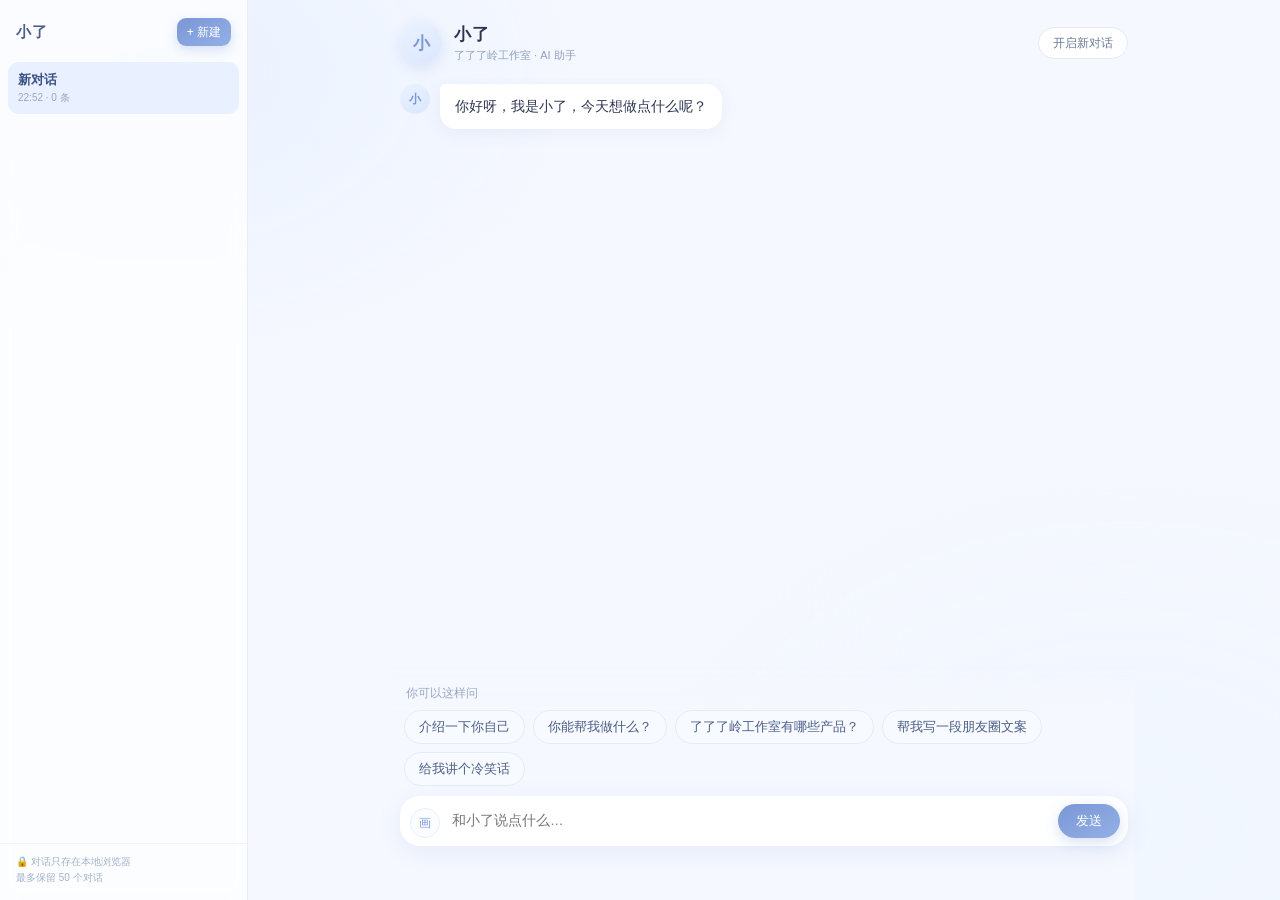
==== index.html @ c47b1dd3 "下线前端语音朗读：删除 xiaole-tts.js、读按钮与相关样式，后端接口保留不动" ====
<!DOCTYPE html>
<html lang="zh-CN">
<head>
  <meta charset="utf-8" />
  <link rel="icon" href="./favicon.ico" sizes="any" />
  <link rel="icon" type="image/svg+xml" href="./xiaole.svg" />
  <link rel="apple-touch-icon" href="./xiaole256.png" />
  <link rel="manifest" href="./site.webmanifest" />
  <meta name="theme-color" content="#6e8fd6" />
  <meta name="viewport" content="width=device-width, initial-scale=1, viewport-fit=cover" />
  <title>小了 · 了了了岭工作室 AI 助手</title>
  <meta name="description" content="小了，了了了岭工作室的 AI 助手。可以对话，也可以生成图片。" />
  <link rel="stylesheet" href="./sdk/xiaole-page.css" />
</head>
<body>
  <div class="xlp" id="xl-page"></div>

  <script src="./sdk/xiaole-config.js"></script>
  <script src="./sdk/xiaole-utils.js"></script>
  <script src="./sdk/xiaole-chat.js"></script>
  <script src="./sdk/xiaole-image.js"></script>
  <script src="./sdk/xiaole-page.js"></script>
  <script>
    (function () {
      // 本地联调：?api=http://127.0.0.1:8899/api 可指向代理；线上不传即用默认后端
      var params = new URLSearchParams(location.search);
      var api = params.get('api');
      if (api) window.Xiaole.config.apiBase = api;

      window.Xiaole.chat.setProductPrompt('');
      window.Xiaole.page.init();
    })();
  </script>
</body>
</html>
---- sdk/xiaole-page.css ----
/*!
 * 小了 - 独立主页样式
 */

html, body {
  margin: 0;
  height: 100%;
  background: #f5f8ff;
  font-family: -apple-system, BlinkMacSystemFont, "PingFang SC", "Helvetica Neue", "Microsoft YaHei", sans-serif;
  color: #2c3550;
  -webkit-font-smoothing: antialiased;
}

body::before {
  content: "";
  position: fixed;
  inset: 0;
  background:
    radial-gradient(600px 400px at 12% 8%, #e9f1ff 0%, rgba(233, 241, 255, 0) 70%),
    radial-gradient(700px 500px at 88% 92%, #f0f6ff 0%, rgba(240, 246, 255, 0) 70%);
  pointer-events: none;
}

.xlp {
  position: relative;
  height: 100vh;
  display: flex;
  align-items: stretch;
  box-sizing: border-box;
}

/* ===== 左侧会话列表 ===== */
.xlp-side {
  width: 248px;
  flex: 0 0 248px;
  border-right: 1px solid #e8edf8;
  background: rgba(255, 255, 255, 0.72);
  backdrop-filter: blur(8px);
  display: flex;
  flex-direction: column;
  box-sizing: border-box;
}

.xlp-side-head {
  display: flex;
  align-items: center;
  justify-content: space-between;
  padding: 18px 16px 12px;
}

.xlp-side-brand {
  font-size: 15px;
  font-weight: 600;
  letter-spacing: 0.6px;
  color: #4d5f85;
}

.xlp-side-new {
  height: 28px;
  padding: 0 10px;
  border: 0;
  border-radius: 9px;
  background: linear-gradient(150deg, #7a97d6, #93b0e6);
  color: #fff;
  font-size: 12px;
  cursor: pointer;
  box-shadow: 0 4px 12px rgba(122, 151, 214, 0.28);
}

.xlp-conv-list {
  flex: 1;
  overflow-y: auto;
  padding: 4px 8px 12px;
}

.xlp-conv-list::-webkit-scrollbar { width: 4px; }
.xlp-conv-list::-webkit-scrollbar-thumb { background: #e2e9f6; border-radius: 4px; }

.xlp-conv {
  display: flex;
  align-items: center;
  gap: 6px;
  padding: 9px 10px;
  border-radius: 11px;
  cursor: pointer;
  transition: background 0.16s ease;
}

.xlp-conv:hover { background: #f2f6ff; }
.xlp-conv.active { background: #e9f0ff; }

.xlp-conv-main { flex: 1; min-width: 0; }

.xlp-conv-title {
  display: block;
  font-size: 13px;
  color: #38456a;
  white-space: nowrap;
  overflow: hidden;
  text-overflow: ellipsis;
}

.xlp-conv.active .xlp-conv-title { color: #3b5185; font-weight: 600; }

.xlp-rename-input {
  display: block;
  width: 100%;
  font: inherit;
  font-size: 13px;
  color: #22315a;
  padding: 2px 6px;
  border: 1px solid #b6d0ff;
  border-radius: 6px;
  outline: none;
  background: #fff;
}
.xlp-conv-meta {
  display: block;
  margin-top: 2px;
  font-size: 10px;
  color: #9aa6c0;
}

.xlp-conv-del {
  width: 20px;
  height: 20px;
  border: 0;
  border-radius: 50%;
  background: transparent;
  color: #b6c0d4;
  font-size: 11px;
  cursor: pointer;
  opacity: 0;
  transition: opacity 0.16s ease;
}

.xlp-conv:hover .xlp-conv-del { opacity: 1; }
.xlp-conv-del:hover { background: #ffe9ec; color: #e07080; }

.xlp-conv-empty {
  padding: 16px 12px;
  font-size: 12px;
  color: #9aa6c0;
  line-height: 1.7;
}

.xlp-side-foot {
  padding: 10px 16px 14px;
  font-size: 10px;
  line-height: 1.6;
  color: #a4b0c8;
  border-top: 1px solid #eef2fa;
}

/* ===== 主区域 ===== */
.xlp-main {
  flex: 1;
  min-width: 0;
  max-width: 780px;
  margin: 0 auto;
  display: flex;
  flex-direction: column;
  padding: 0 20px;
  box-sizing: border-box;
}

.xlp-menu { display: none; }

.xlp-overlay { display: none; }

/* 头部 */
.xlp-header {
  display: flex;
  align-items: center;
  justify-content: space-between;
  padding: 22px 6px 14px;
  flex-shrink: 0;
}

.xlp-brand {
  display: flex;
  align-items: center;
  gap: 12px;
}

.xlp-avatar {
  width: 42px;
  height: 42px;
  border-radius: 50%;
  background: linear-gradient(150deg, #eaf2ff, #dbe7ff);
  color: #7a97d6;
  font-size: 17px;
  font-weight: 600;
  display: flex;
  align-items: center;
  justify-content: center;
  box-shadow: 0 4px 14px rgba(122, 151, 214, 0.2);
}

.xlp-title {
  margin: 0;
  font-size: 17px;
  font-weight: 600;
  letter-spacing: 0.5px;
}

.xlp-sub {
  margin: 2px 0 0;
  font-size: 11px;
  color: #93a1bd;
}

.xlp-actions { display: flex; gap: 8px; }

.xlp-btn {
  height: 32px;
  padding: 0 14px;
  border-radius: 16px;
  border: 1px solid #e2eaf8;
  background: #fff;
  color: #6b7a99;
  font-size: 12px;
  cursor: pointer;
  transition: all 0.18s ease;
  font-family: inherit;
}

.xlp-btn:hover {
  color: #7a97d6;
  border-color: #c6d8f8;
  background: #fbfdff;
}

/* 消息区 */
.xlp-body {
  flex: 1 1 auto;
  overflow-y: auto;
  padding: 6px 6px 20px;
}

.xlp-messages {
  display: flex;
  flex-direction: column;
  gap: 16px;
}

.xlp-msg {
  display: flex;
  gap: 10px;
  align-items: flex-start;
  animation: xlp-in 0.26s ease both;
}

@keyframes xlp-in {
  from { opacity: 0; transform: translateY(8px); }
  to { opacity: 1; transform: translateY(0); }
}

.xlp-msg-user { flex-direction: row-reverse; }

.xlp-msg-avatar {
  width: 30px;
  height: 30px;
  border-radius: 50%;
  flex-shrink: 0;
  background: linear-gradient(150deg, #eaf2ff, #dbe7ff);
  color: #7a97d6;
  font-size: 12px;
  font-weight: 600;
  display: flex;
  align-items: center;
  justify-content: center;
}

.xlp-msg-user .xlp-msg-avatar {
  background: linear-gradient(150deg, #dbe8ff, #c9dbff);
  color: #4a6fae;
}

.xlp-msg-body {
  max-width: 74%;
  padding: 11px 15px;
  border-radius: 16px;
  background: #fff;
  box-shadow: 0 4px 18px rgba(90, 120, 190, 0.08);
  font-size: 13.5px;
  line-height: 1.7;
  word-break: break-word;
}

.xlp-msg-assistant .xlp-msg-body { border-top-left-radius: 5px; }

.xlp-msg-user .xlp-msg-body {
  background: linear-gradient(150deg, #7a97d6, #93b0e6);
  color: #fff;
  border-top-right-radius: 5px;
  box-shadow: 0 6px 18px rgba(122, 151, 214, 0.28);
}

.xlp-cursor {
  display: inline-block;
  width: 6px;
  height: 14px;
  background: #7a97d6;
  vertical-align: -2px;
  animation: xlp-blink 1s steps(2, start) infinite;
}



@keyframes xlp-blink { to { visibility: hidden; } }

.xlp-spinner {
  display: inline-block;
  width: 16px;
  height: 16px;
  border-radius: 50%;
  border: 2px solid rgba(148, 184, 255, 0.25);
  border-top-color: #94b8ff;
  animation: xlp-spin 0.9s linear infinite;
}

@keyframes xlp-spin { to { transform: rotate(360deg); } }

.xlp-msg-image { padding: 8px; }

.xlp-msg-image img {
  display: block;
  width: 100%;
  max-width: 320px;
  border-radius: 12px;
}

.xlp-img-wrap {
  position: relative;
  display: block;
  width: 100%;
  max-width: 320px;
  line-height: 0;
}

.xlp-img-wm {
  position: absolute;
  right: 8px;
  bottom: 8px;
  padding: 3px 7px;
  border-radius: 999px;
  font-size: 11px;
  line-height: 1.2;
  letter-spacing: 0.2px;
  color: rgba(255, 255, 255, 0.92);
  background: rgba(0, 0, 0, 0.34);
  backdrop-filter: blur(2px);
  pointer-events: none;
}

.xlp-download {
  display: inline-block;
  margin-top: 8px;
  font-size: 11px;
  color: #7a97d6;
  text-decoration: none;
}

/* 底部输入 */
.xlp-footer {
  flex-shrink: 0;
  padding: 10px 6px 26px;
  background: linear-gradient(180deg, rgba(245, 248, 255, 0), #f5f8ff 30%);
}

.xlp-img-panel {
  max-height: 0;
  opacity: 0;
  overflow: hidden;
  background: #fff;
  border-radius: 16px;
  padding: 0 14px;
  margin-bottom: 10px;
  border: 1px solid #e9f0fb;
  transition: max-height 0.26s ease, opacity 0.26s ease, padding 0.26s ease;
}

.xlp-img-panel.on {
  max-height: 160px;
  opacity: 1;
  padding: 12px 14px;
}

.xlp-img-input {
  width: 100%;
  box-sizing: border-box;
  border: none;
  outline: none;
  resize: none;
  font-size: 13px;
  line-height: 1.6;
  color: #2c3550;
  font-family: inherit;
  background: transparent;
}

.xlp-img-row {
  display: flex;
  align-items: center;
  gap: 10px;
  margin-top: 8px;
}

.xlp-img-count {
  flex: 1;
  font-size: 11px;
  color: #93a1bd;
}

.xlp-img-cancel,
.xlp-img-gen {
  height: 30px;
  padding: 0 14px;
  border-radius: 15px;
  border: none;
  font-size: 12px;
  cursor: pointer;
  font-family: inherit;
}

.xlp-img-cancel {
  background: #eef3fb;
  color: #6b7a99;
}

.xlp-img-gen {
  background: linear-gradient(150deg, #7a97d6, #93b0e6);
  color: #fff;
  box-shadow: 0 4px 14px rgba(122, 151, 214, 0.28);
}

.xlp-img-gen:disabled {
  opacity: 0.55;
  cursor: not-allowed;
  box-shadow: none;
}

.xlp-input-row {
  display: flex;
  align-items: flex-end;
  gap: 8px;
  background: #fff;
  border-radius: 20px;
  padding: 8px 8px 8px 10px;
  box-shadow: 0 6px 24px rgba(90, 120, 190, 0.1);
}

.xlp-icon {
  width: 30px;
  height: 30px;
  border-radius: 50%;
  border: 1px solid #e9f0fb;
  background: #fbfdff;
  color: #7a97d6;
  font-size: 12px;
  cursor: pointer;
  flex-shrink: 0;
  transition: all 0.18s ease;
  font-family: inherit;
}

.xlp-icon:hover { background: #eef3ff; border-color: #c6d8f8; }

.xlp-input {
  flex: 1;
  border: none;
  outline: none;
  resize: none;
  font-size: 13.5px;
  line-height: 1.6;
  padding: 6px 4px;
  max-height: 120px;
  color: #2c3550;
  font-family: inherit;
  background: transparent;
}

.xlp-send {
  height: 34px;
  padding: 0 18px;
  border-radius: 17px;
  border: none;
  background: linear-gradient(150deg, #7a97d6, #93b0e6);
  color: #fff;
  font-size: 13px;
  cursor: pointer;
  flex-shrink: 0;
  box-shadow: 0 4px 14px rgba(122, 151, 214, 0.3);
  font-family: inherit;
  transition: transform 0.15s ease, opacity 0.15s ease;
}

.xlp-send:hover { transform: translateY(-1px); }
.xlp-send:disabled { opacity: 0.5; cursor: not-allowed; box-shadow: none; }

.xlp-tip {
  margin-top: 10px;
  padding: 9px 12px;
  border-radius: 12px;
  background: #fff4e6;
  color: #a06b32;
  font-size: 12px;
  line-height: 1.5;
  opacity: 0;
  max-height: 0;
  overflow: hidden;
  transition: all 0.2s ease;
}

.xlp-tip.on { opacity: 1; max-height: 100px; }

@media (max-width: 520px) {
  .xlp-side {
    position: fixed;
    top: 0;
    bottom: 0;
    left: 0;
    z-index: 20;
    transform: translateX(-100%);
    transition: transform 0.22s ease;
    box-shadow: 0 12px 36px rgba(60, 85, 140, 0.18);
  }

  .xlp.side-open .xlp-side { transform: translateX(0); }

  .xlp-overlay {
    display: block;
    position: fixed;
    inset: 0;
    z-index: 15;
    background: rgba(30, 40, 70, 0.24);
    opacity: 0;
    pointer-events: none;
    transition: opacity 0.2s ease;
  }

  .xlp.side-open .xlp-overlay { opacity: 1; pointer-events: auto; }

  .xlp-menu {
    display: flex;
    align-items: center;
    justify-content: center;
    width: 34px;
    height: 34px;
    margin-right: 8px;
    border: 0;
    border-radius: 10px;
    background: #fff;
    color: #6a7b9e;
    font-size: 15px;
    cursor: pointer;
    box-shadow: 0 2px 8px rgba(90, 110, 160, 0.1);
  }

  .xlp { padding: 0; }
  .xlp-main { padding: 0 12px; }
  .xlp-msg-body { max-width: 82%; }
  .xlp-header { padding: 16px 2px 10px; }
}


/* ===== 生图中的画布动画 ===== */
.xlp-drawing {
  display: flex;
  flex-direction: column;
  gap: 8px;
  padding: 4px 2px;
  min-width: 180px;
}

.xlp-sketch {
  display: flex;
  align-items: flex-end;
  gap: 7px;
  height: 26px;
}

.xlp-sketch span {
  width: 7px;
  border-radius: 6px;
  background: linear-gradient(180deg, #a8c2f2, #7a97d6);
  animation: xlp-sketch-wave 1.05s ease-in-out infinite;
}

.xlp-sketch span:nth-child(1) { height: 12px; animation-delay: 0s; }
.xlp-sketch span:nth-child(2) { height: 20px; animation-delay: 0.15s; }
.xlp-sketch span:nth-child(3) { height: 26px; animation-delay: 0.3s; }
.xlp-sketch span:nth-child(4) { height: 18px; animation-delay: 0.45s; }
.xlp-sketch span:nth-child(5) { height: 11px; animation-delay: 0.6s; }

@keyframes xlp-sketch-wave {
  0%, 100% { transform: translateY(0); opacity: 0.55; }
  50% { transform: translateY(-7px); opacity: 1; }
}

.xlp-drawing-text {
  font-size: 12px;
  color: #8b98b4;
  letter-spacing: 0.2px;
}

/* ===== Markdown 排版 ===== */
.xlp-msg-text .xl-p { margin: 0 0 8px; line-height: 1.72; }
.xlp-msg-text .xl-p:last-child { margin-bottom: 0; }

.xlp-msg-text .xl-h {
  margin: 12px 0 6px;
  font-size: 15px;
  font-weight: 600;
  color: #2f3c5e;
}

.xlp-msg-text .xl-ul,
.xlp-msg-text .xl-ol {
  margin: 4px 0 8px;
  padding-left: 20px;
}

.xlp-msg-text li { margin: 3px 0; line-height: 1.68; }

.xlp-msg-text .xl-quote {
  margin: 8px 0;
  padding: 6px 10px;
  border-left: 3px solid #d3e0f7;
  background: #f5f9ff;
  border-radius: 0 8px 8px 0;
  color: #5b6a8a;
  font-size: 13px;
}

.xlp-msg-text .xl-hr {
  border: 0;
  border-top: 1px dashed #dfe8f7;
  margin: 12px 0;
}

.xlp-msg-text .xl-inline-code {
  padding: 1px 5px;
  border-radius: 5px;
  background: #eef3fd;
  font-family: ui-monospace, SFMono-Regular, Menlo, monospace;
  font-size: 12.5px;
  color: #4a5a80;
}

.xlp-msg-text .xl-code-block {
  margin: 8px 0;
  border-radius: 10px;
  background: #f4f7fd;
  border: 1px solid #e6edf9;
  overflow: hidden;
}

.xlp-msg-text .xl-code-head {
  display: flex;
  align-items: center;
  justify-content: space-between;
  padding: 5px 10px;
  font-size: 11px;
  color: #8b98b4;
  border-bottom: 1px solid #e9f0fa;
}

.xlp-msg-text .xl-copy {
  border: 0;
  background: transparent;
  color: #7a97d6;
  font-size: 11px;
  cursor: pointer;
}

.xlp-msg-text .xl-code {
  margin: 0;
  padding: 10px;
  overflow-x: auto;
  font-family: ui-monospace, SFMono-Regular, Menlo, monospace;
  font-size: 12.5px;
  line-height: 1.6;
  color: #3c4867;
}

.xlp-msg-text .xl-link {
  color: #4a72c8;
  text-decoration: none;
  border-bottom: 1px solid rgba(74, 114, 200, 0.35);
  word-break: break-all;
}

.xlp-msg-text .xl-file {
  display: inline-flex;
  align-items: center;
  gap: 6px;
  padding: 3px 8px;
  border: 1px solid #dbe6fa;
  border-radius: 8px;
  background: #f6faff;
  border-bottom: 1px solid #dbe6fa;
}

.xlp-msg-text .xl-file-tag {
  padding: 0 5px;
  border-radius: 5px;
  background: #e8f0ff;
  color: #6b86c0;
  font-size: 10px;
}

/* ===== 图片大图弹窗 ===== */
.xlp-lightbox {
  position: fixed;
  inset: 0;
  z-index: 60;
  display: none;
  align-items: center;
  justify-content: center;
}

.xlp-lightbox.on { display: flex; }

.xlp-lightbox-mask {
  position: absolute;
  inset: 0;
  background: rgba(20, 28, 48, 0.62);
  backdrop-filter: blur(4px);
}

.xlp-lightbox-body {
  position: relative;
  max-width: 88vw;
  max-height: 86vh;
  background: #fff;
  border-radius: 16px;
  padding: 12px;
  box-shadow: 0 24px 60px rgba(20, 30, 60, 0.35);
  display: flex;
  flex-direction: column;
  gap: 10px;
}

.xlp-lightbox-body img {
  max-width: 100%;
  max-height: 70vh;
  border-radius: 10px;
  display: block;
}

.xlp-lightbox-bar {
  display: flex;
  justify-content: flex-end;
  gap: 10px;
}

.xlp-lightbox-dl,
.xlp-lightbox-close {
  height: 32px;
  padding: 0 14px;
  border: 0;
  border-radius: 9px;
  font-size: 13px;
  cursor: pointer;
  display: inline-flex;
  align-items: center;
  text-decoration: none;
}

.xlp-lightbox-dl { background: #eff5ff; color: #4a72c8; }
.xlp-lightbox-close { background: #f4f6fb; color: #6a7893; }

/* ===== 表格 ===== */
.xlp-msg-text .xl-table-wrap {
  margin: 8px 0;
  overflow-x: auto;
  border: 1px solid #e6edf9;
  border-radius: 10px;
}

.xlp-msg-text .xl-table {
  width: 100%;
  border-collapse: collapse;
  font-size: 12.5px;
}

.xlp-msg-text .xl-table th,
.xlp-msg-text .xl-table td {
  padding: 7px 10px;
  text-align: left;
  border-bottom: 1px solid #edf2fb;
  line-height: 1.6;
}

.xlp-msg-text .xl-table th {
  background: #f5f9ff;
  font-weight: 600;
  color: #3f5377;
  white-space: nowrap;
}

.xlp-msg-text .xl-table tbody tr:last-child td { border-bottom: 0; }

.xlp-msg-text .xl-code-acts { display: inline-flex; gap: 10px; }
.xlp-msg-text .xl-save-code {
  border: 0;
  background: transparent;
  color: #7a97d6;
  font-size: 11px;
  cursor: pointer;
}
.xlp-msg-text .xl-save-table {
  display: block;
  width: 100%;
  border: 0;
  border-top: 1px solid #e9f0fa;
  background: #f8fbff;
  color: #6f8dc8;
  font-size: 11.5px;
  padding: 8px 0;
  cursor: pointer;
  transition: background 0.18s ease;
}
.xlp-msg-text .xl-save-table:hover { background: #eef5ff; }


/* ===== 预设问题（网页版） ===== */
.xlp-suggest {
  padding: 2px 4px 10px;
  display: none;
}

.xlp-suggest.is-on { display: block; }

.xlp-suggest-title {
  font-size: 12px;
  color: #9aa7c0;
  margin: 0 2px 8px;
}

.xlp-suggest-list {
  display: flex;
  flex-wrap: wrap;
  gap: 8px;
}

.xlp-suggest-item {
  font: inherit;
  font-size: 13px;
  padding: 7px 14px;
  border-radius: 999px;
  border: 1px solid #e3ecfb;
  background: #f7faff;
  color: #4c5d87;
  cursor: pointer;
  transition: background 0.16s, border-color 0.16s;
}

.xlp-suggest-item:hover {
  background: #eef4ff;
  border-color: #cfdffb;
  color: #33509c;
}
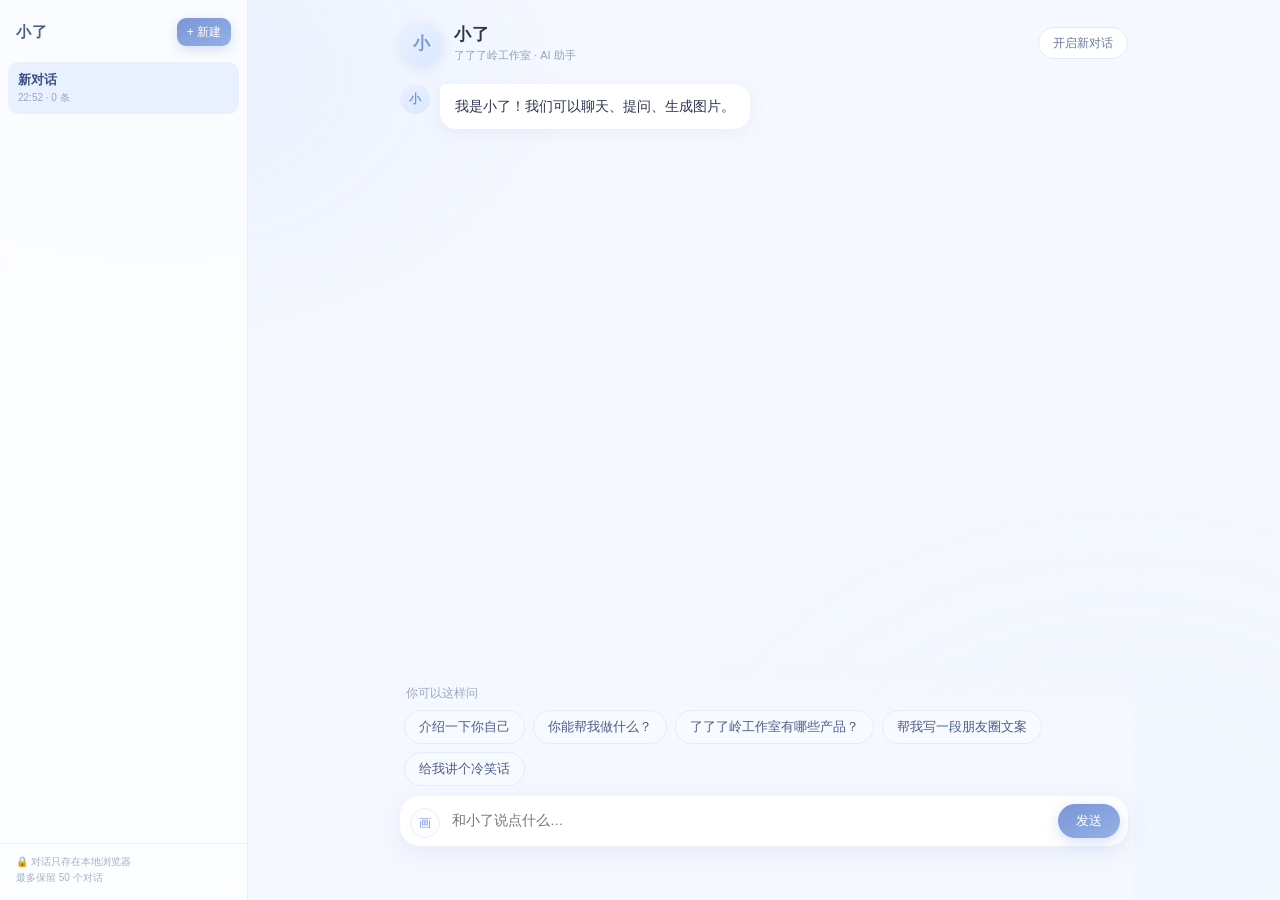
==== commit dbc37190: "新增页面感知与指引用：只读只指不操作，默认本地摘要，覆盖层不吃点击" ====
--- a/index.html
+++ b/index.html
@@ -19,6 +19,7 @@
   <script src="./sdk/xiaole-utils.js"></script>
   <script src="./sdk/xiaole-chat.js"></script>
   <script src="./sdk/xiaole-image.js"></script>
+  <script src="./sdk/xiaole-perceive.js"></script>
   <script src="./sdk/xiaole-page.js"></script>
   <script>
     (function () {
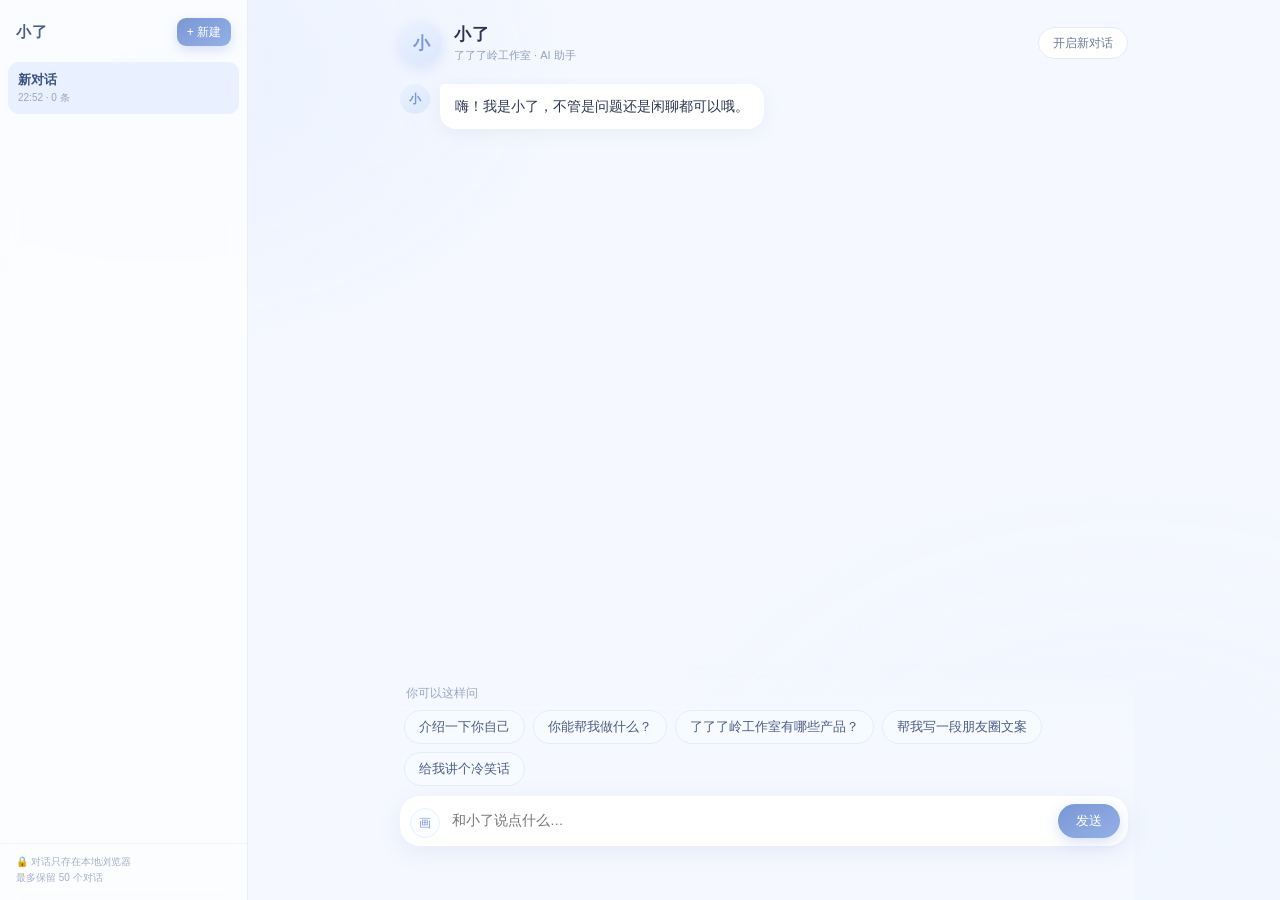
==== commit 910a69d1: "知识库按产品拆分并按需注入：总览常驻、宿主档案默认、其他产品按需调取" ====
--- a/index.html
+++ b/index.html
@@ -20,6 +20,7 @@
   <script src="./sdk/xiaole-chat.js"></script>
   <script src="./sdk/xiaole-image.js"></script>
   <script src="./sdk/xiaole-perceive.js"></script>
+  <script src="./sdk/xiaole-kb.js"></script>
   <script src="./sdk/xiaole-page.js"></script>
   <script>
     (function () {
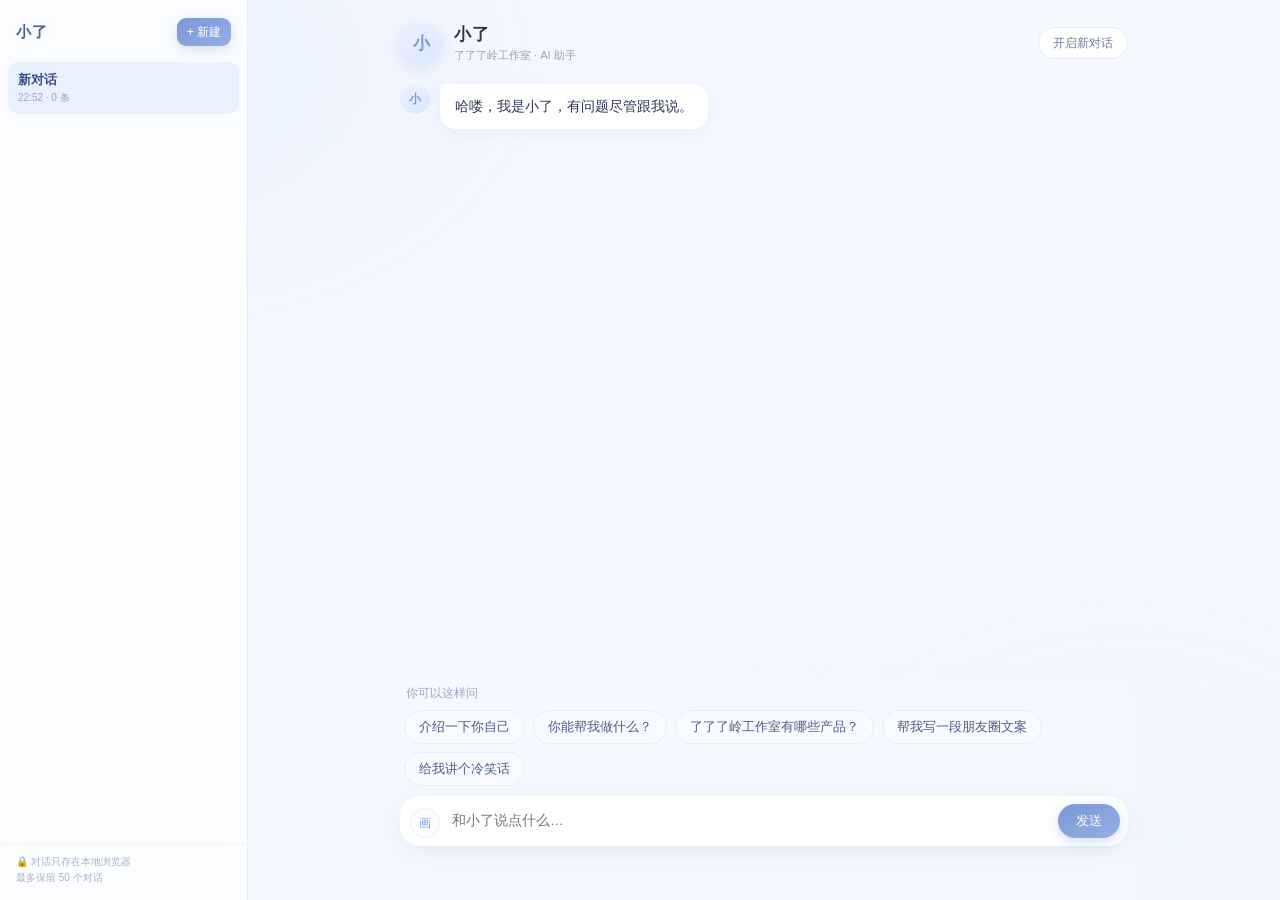
==== commit 7dfb2334: "小了：动作调用需用户同意 + 思考过程展示 + 域名自动认领产品档案" ====
--- a/index.html
+++ b/index.html
@@ -21,6 +21,7 @@
   <script src="./sdk/xiaole-image.js"></script>
   <script src="./sdk/xiaole-perceive.js"></script>
   <script src="./sdk/xiaole-kb.js"></script>
+  <script src="./sdk/xiaole-tools.js"></script>
   <script src="./sdk/xiaole-page.js"></script>
   <script>
     (function () {
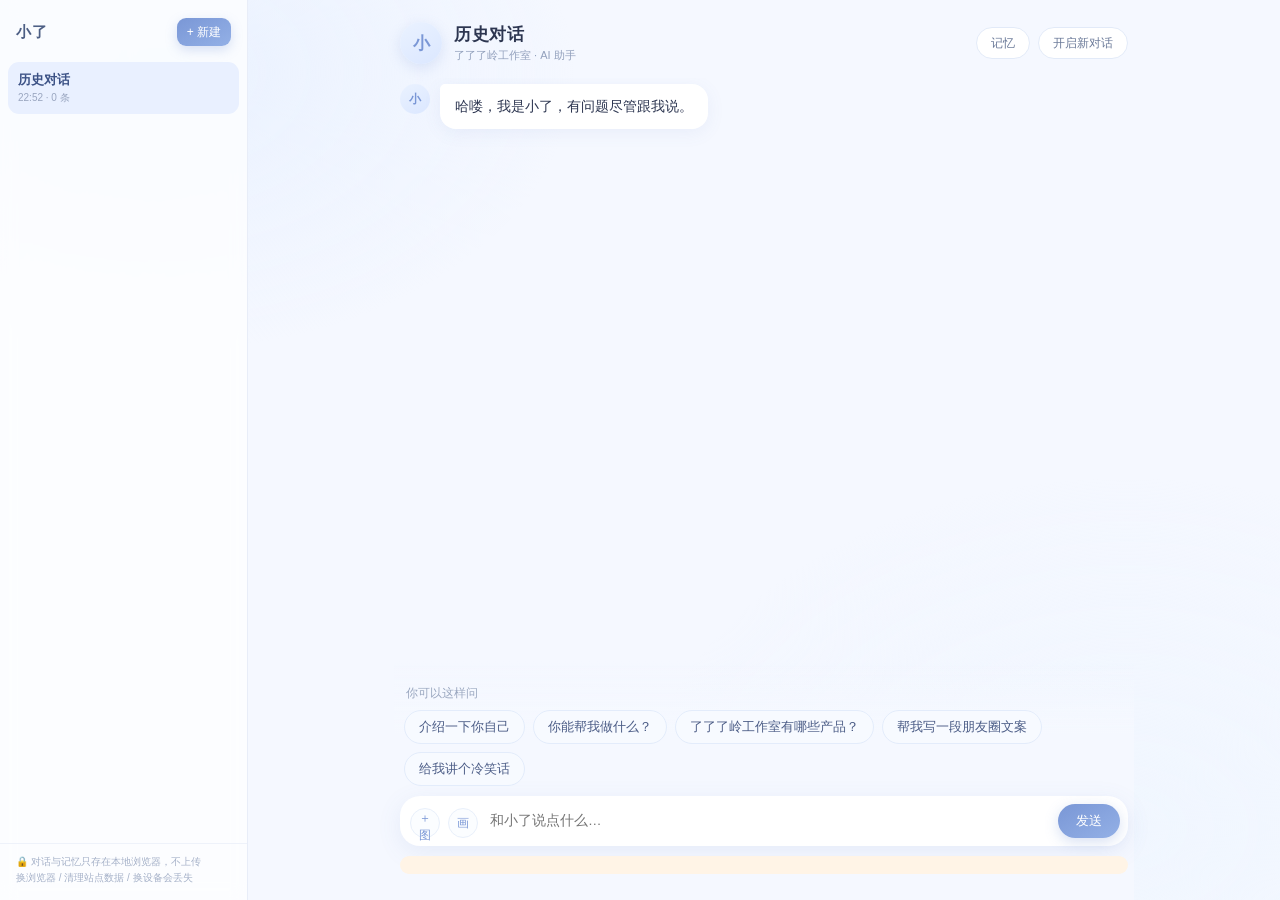
==== commit cde24620: "新增：本地记忆、档案来源标签、截图提问、动作库三档授权、本地数据提示" ====
--- a/index.html
+++ b/index.html
@@ -22,6 +22,7 @@
   <script src="./sdk/xiaole-perceive.js"></script>
   <script src="./sdk/xiaole-kb.js"></script>
   <script src="./sdk/xiaole-tools.js"></script>
+  <script src="./sdk/xiaole-memory.js"></script>
   <script src="./sdk/xiaole-page.js"></script>
   <script>
     (function () {
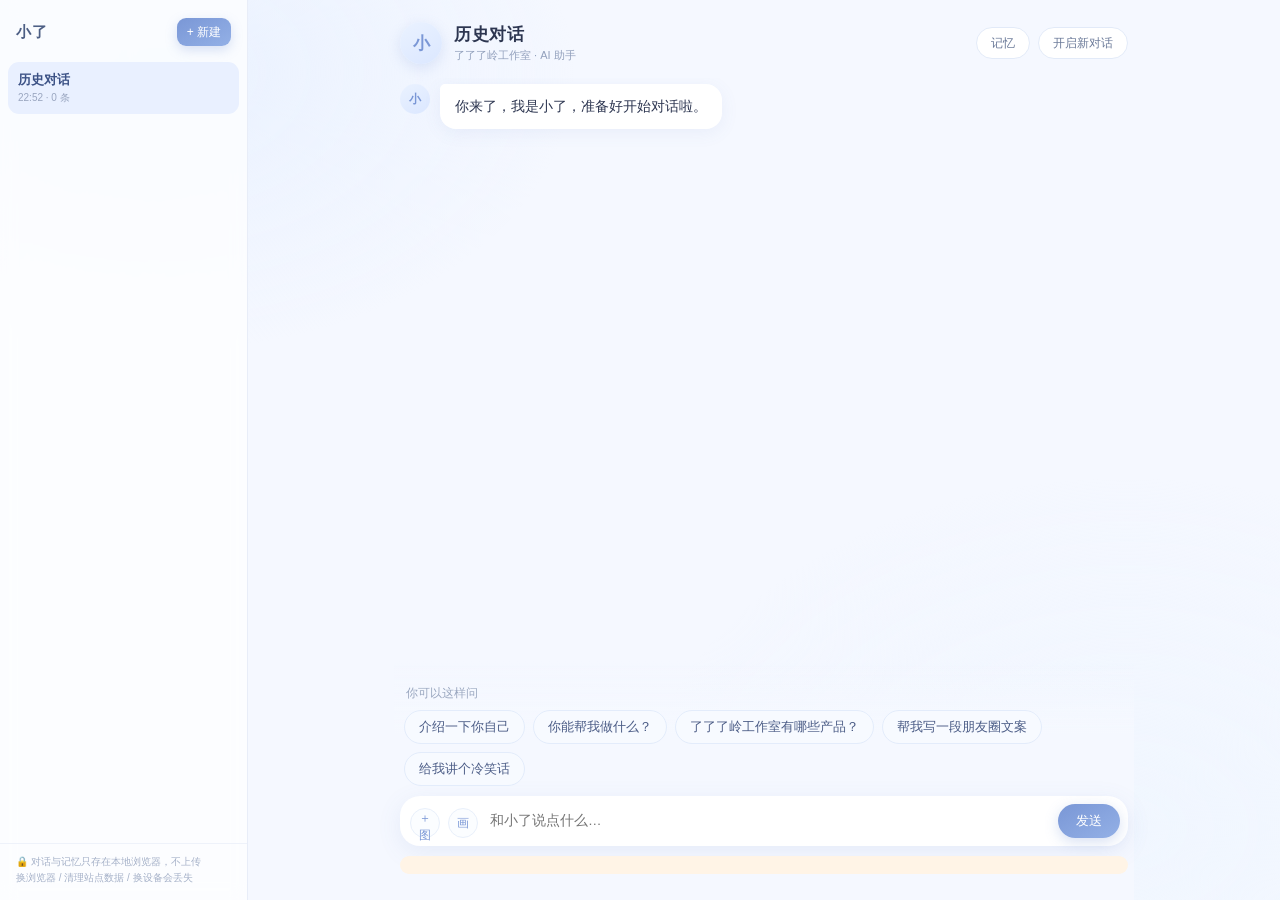
==== commit a320c994: "新增备份：导出/导入 JSON，记忆面板底部一键操作" ====
--- a/index.html
+++ b/index.html
@@ -23,6 +23,7 @@
   <script src="./sdk/xiaole-kb.js"></script>
   <script src="./sdk/xiaole-tools.js"></script>
   <script src="./sdk/xiaole-memory.js"></script>
+  <script src="./sdk/xiaole-backup.js"></script>
   <script src="./sdk/xiaole-page.js"></script>
   <script>
     (function () {
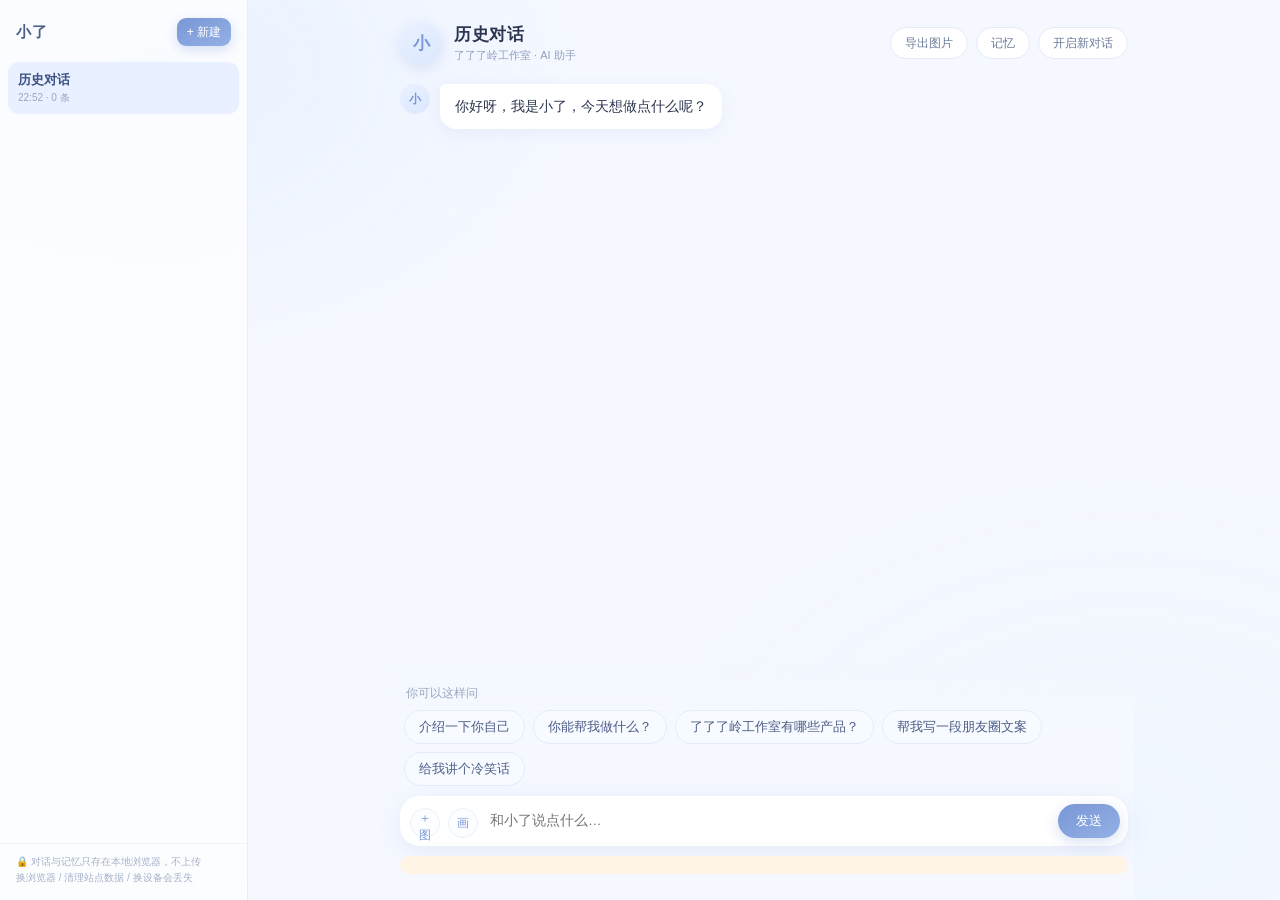
==== commit ad71c62d: "新增划词提问、快捷指令、对话导出图片、本地使用统计" ====
--- a/index.html
+++ b/index.html
@@ -24,6 +24,9 @@
   <script src="./sdk/xiaole-tools.js"></script>
   <script src="./sdk/xiaole-memory.js"></script>
   <script src="./sdk/xiaole-backup.js"></script>
+  <script src="./sdk/xiaole-quick.js"></script>
+  <script src="./sdk/xiaole-export-image.js"></script>
+  <script src="./sdk/xiaole-stats.js"></script>
   <script src="./sdk/xiaole-page.js"></script>
   <script>
     (function () {
--- a/sdk/xiaole-page.css
+++ b/sdk/xiaole-page.css
@@ -863,3 +863,33 @@
   border-color: #cfdffb;
   color: #33509c;
 }
+
+/* ---- 划词提问（整页同款） ---- */
+.xl-sel-pill {
+  position: fixed;
+  z-index: 999999;
+  display: inline-flex;
+  align-items: center;
+  gap: 6px;
+  height: 34px;
+  padding: 0 14px;
+  border: 0;
+  border-radius: 999px;
+  background: #2f3346;
+  color: #fff;
+  font: 500 13px/1 -apple-system, "PingFang SC", "Microsoft YaHei", sans-serif;
+  box-shadow: 0 8px 22px rgba(20, 22, 34, .28);
+  cursor: pointer;
+}
+.xl-sel-pill:hover { background: #3a3f56; }
+.xl-sel-dot { width: 7px; height: 7px; border-radius: 50%; background: #8f8cff; }
+
+/* ---- 使用情况 ---- */
+.xl-stat-grid { display: grid; grid-template-columns: repeat(5, 1fr); gap: 6px; margin-bottom: 8px; }
+.xl-stat-cell { border-radius: 10px; padding: 8px 4px 7px; text-align: center; background: rgba(120, 120, 130, .08); }
+.xl-stat-cell b { display: block; font-size: 15px; color: #2f3346; font-weight: 600; }
+.xl-stat-cell span { font-size: 11px; color: #8b8b93; }
+.xl-stat-days { display: flex; justify-content: space-between; margin-bottom: 6px; }
+.xl-stat-day { display: flex; flex-direction: column; align-items: center; gap: 3px; font-size: 10.5px; color: #8b8b93; }
+.xl-stat-day i { width: 16px; height: 16px; border-radius: 5px; background: rgba(120, 120, 130, .14); display: block; }
+.xl-stat-day.is-on i { background: #3d5afe; }
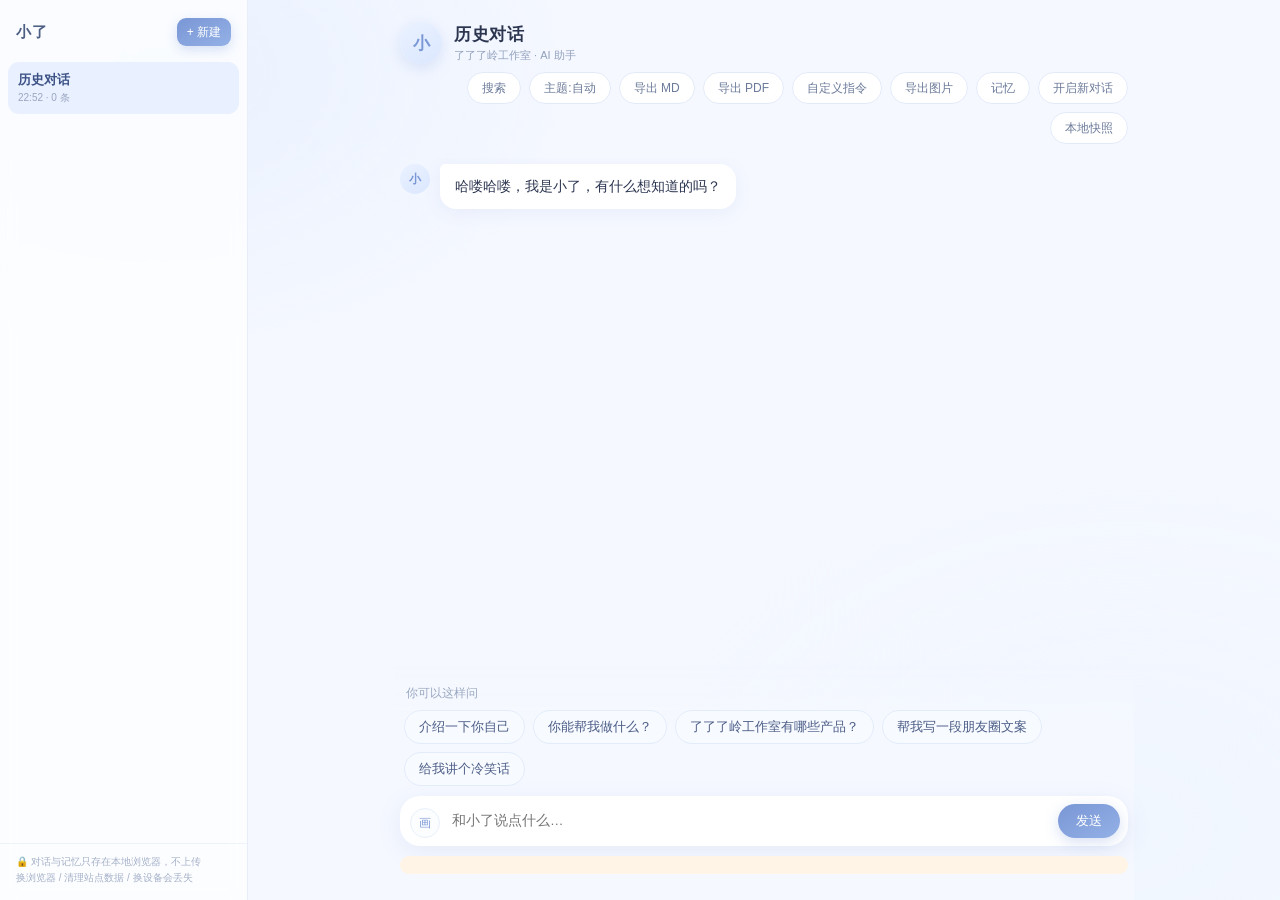
==== commit e9103866: "新增搜索/图片比例/模板/自定义指令/导出MD·PDF/主题/动作/快照，并修 20 项问题" ====
--- a/index.html
+++ b/index.html
@@ -28,6 +28,7 @@
   <script src="./sdk/xiaole-export-image.js"></script>
   <script src="./sdk/xiaole-stats.js"></script>
   <script src="./sdk/xiaole-page.js"></script>
+  <script src="./sdk/xiaole-extras.js"></script>
   <script>
     (function () {
       // 本地联调：?api=http://127.0.0.1:8899/api 可指向代理；线上不传即用默认后端
--- a/sdk/xiaole-page.css
+++ b/sdk/xiaole-page.css
@@ -893,3 +893,194 @@
 .xl-stat-day { display: flex; flex-direction: column; align-items: center; gap: 3px; font-size: 10.5px; color: #8b8b93; }
 .xl-stat-day i { width: 16px; height: 16px; border-radius: 5px; background: rgba(120, 120, 130, .14); display: block; }
 .xl-stat-day.is-on i { background: #3d5afe; }
+
+/* ---- 单条回答导出 ---- */
+.xl-msg-act { display: flex; gap: 6px; margin-top: 8px; }
+.xl-msg-export {
+  border: 0; border-radius: 999px; padding: 4px 10px;
+  font: 500 11.5px/1.4 -apple-system, "PingFang SC", "Microsoft YaHei", sans-serif;
+  background: rgba(120,120,130,.12); color: #6b6f80; cursor: pointer;
+}
+.xl-msg-export:hover { background: rgba(120,120,130,.2); }
+
+/* ---- 窄屏（标签页变瘦）不挤字 ---- */
+.xlp-header { flex-wrap: wrap; row-gap: 8px; }
+.xlp-brand { min-width: 0; }
+.xlp-title { min-width: 0; }
+.xlp-title, .xlp-conv-title { overflow: hidden; text-overflow: ellipsis; white-space: nowrap; }
+.xlp-actions { flex-wrap: wrap; justify-content: flex-end; }
+.xlp-actions .xlp-btn { white-space: nowrap; }
+
+@media (max-width: 760px) {
+  .xlp-header { padding: 10px 12px; }
+  .xlp-brand { flex: 1 1 auto; }
+  .xlp-title { max-width: 44vw; font-size: 17px; }
+  .xlp-sub { display: none; }
+  .xlp-actions { flex: 1 1 100%; gap: 6px; }
+  .xlp-actions .xlp-btn { padding: 6px 10px; font-size: 12px; }
+  .xlp-side { width: 100vw; max-width: 100vw; }
+  .xlp-conv-item { min-width: 0; }
+}
+
+@media (max-width: 420px) {
+  .xlp-actions .xlp-btn { font-size: 11.5px; padding: 5px 8px; }
+  .xlp-input-row { gap: 6px; }
+  .xlp-send { padding: 0 12px; font-size: 12px; }
+}
+
+/* 生成图下面标出实际使用的画面描述，方便核对图是否对得上 */
+.xlp-img-cap {
+  display: block;
+  margin: 6px 2px 2px;
+  font-size: 12px;
+  line-height: 1.5;
+  color: rgba(38, 45, 62, 0.55);
+  word-break: break-word;
+}
+.xlp-img-bar { display: flex; align-items: center; gap: 10px; flex-wrap: wrap; }
+.xlp-img-retry {
+  border: 1px solid rgba(60, 120, 220, 0.35);
+  background: rgba(255, 255, 255, 0.9);
+  color: #2f6cd4;
+  font-size: 12px;
+  padding: 4px 10px;
+  border-radius: 999px;
+  cursor: pointer;
+}
+.xlp-img-retry:hover { background: #eaf2ff; }
+.xlp-img-retry[disabled] { opacity: 0.5; cursor: not-allowed; }
+
+/* 深色主题（整页） */
+#xl-page.xlp-dark {
+  --xlp-bg: #171a21;
+  --xlp-card: #20242e;
+  color: #e7ebf3;
+}
+#xl-page.xlp-dark .xlp-header,
+#xl-page.xlp-dark .xlp-sidebar,
+#xl-page.xlp-dark .xlp-msg-body,
+#xl-page.xlp-dark .xlp-mem-card,
+#xl-page.xlp-dark .xlp-composer,
+#xl-page.xlp-dark .xlp-img-cap { background-color: #20242e !important; color: #e7ebf3 !important; }
+#xl-page.xlp-dark .xlp-input,
+#xl-page.xlp-dark textarea { background: #171a21 !important; color: #e7ebf3 !important; }
+#xl-page.xlp-dark .xlp-title,
+#xl-page.xlp-dark .xlp-msg-body * { color: #e7ebf3; }
+#xl-page.xlp-dark .xlp-sub,
+#xl-page.xlp-dark .xlp-img-cap { color: rgba(231, 235, 243, .6) !important; }
+
+/* 深色主题（浮窗） */
+.xl-cloud.xl-dark {
+  --xl-bg: #171a21;
+  --xl-card: #20242e;
+  --xl-text: #e7ebf3;
+}
+.xl-cloud.xl-dark,
+.xl-cloud.xl-dark .xl-cloud-messages { background-color: #20242e !important; color: #e7ebf3 !important; }
+
+@media (prefers-reduced-motion: reduce) {
+  .xlp-root *, .xl-root * { animation-duration: .001s !important; transition-duration: .001s !important; }
+}
+
+/* ===== 附加功能 ===== */
+.xlp-extra-group { display: contents; }
+.xlp-search {
+  display: none;
+  position: fixed;
+  inset: 0;
+  z-index: 10001;
+}
+.xlp-search-mask { position: absolute; inset: 0; background: rgba(10, 14, 22, .38); }
+.xlp-search-panel {
+  position: relative;
+  width: min(560px, calc(100vw - 32px));
+  margin: 8vh auto 0;
+  background: #fff;
+  border-radius: 16px;
+  box-shadow: 0 18px 50px rgba(20, 30, 60, .22);
+  padding: 14px;
+  max-height: 70vh;
+  display: flex;
+  flex-direction: column;
+}
+.xlp-search-panel input {
+  width: 100%;
+  border: 1px solid rgba(60, 90, 150, .18);
+  border-radius: 10px;
+  padding: 9px 12px;
+  font-size: 14px;
+  outline: none;
+}
+.xlp-search-list { margin-top: 10px; overflow: auto; }
+.xlp-search-item {
+  display: block;
+  width: 100%;
+  text-align: left;
+  border: 0;
+  background: transparent;
+  border-radius: 10px;
+  padding: 8px 10px;
+  cursor: pointer;
+}
+.xlp-search-item:hover { background: #f2f6ff; }
+.xlp-search-title { display: block; font-size: 13px; font-weight: 600; color: #2c3550; }
+.xlp-search-text { display: block; font-size: 12px; color: #6b7688; margin-top: 2px; line-height: 1.5; }
+.xlp-search-empty { padding: 18px; text-align: center; color: #8a93a6; font-size: 13px; }
+
+.xlp-img-opts { display: flex; align-items: center; gap: 8px; flex-wrap: wrap; margin-bottom: 8px; }
+.xlp-img-size, #xlp-img-size {
+  border: 1px solid rgba(60, 90, 150, .18);
+  border-radius: 8px;
+  padding: 4px 8px;
+  font-size: 12px;
+  background: #fff;
+}
+.xlp-img-tpl {
+  border: 1px solid rgba(60, 90, 150, .18);
+  background: #f6f9ff;
+  color: #3a5c96;
+  border-radius: 999px;
+  font-size: 12px;
+  padding: 3px 10px;
+  margin: 2px 4px 2px 0;
+  cursor: pointer;
+}
+
+.xlp-stop-btn {
+  display: none;
+  align-items: center;
+  border: 1px solid rgba(200, 80, 80, .35);
+  background: #fff3f3;
+  color: #c0504d;
+  border-radius: 999px;
+  font-size: 12px;
+  padding: 4px 10px;
+  margin-left: 6px;
+  cursor: pointer;
+}
+
+/* 单条回答的「导出这张图」收进右键菜单，不再占版面 */
+.xlp-msg-act { display: none !important; }
+
+.xlp-retry-bar { margin-top: 8px; }
+.xlp-retry {
+  border: 1px solid rgba(60, 120, 220, .35);
+  background: #f6f9ff;
+  color: #2f6cd4;
+  border-radius: 999px;
+  font-size: 12px;
+  padding: 4px 12px;
+  cursor: pointer;
+}
+.xlp-img-expired {
+  display: flex;
+  align-items: center;
+  justify-content: center;
+  min-height: 120px;
+  padding: 12px;
+  border-radius: 12px;
+  background: #f3f5f9;
+  color: #7b8494;
+  font-size: 12px;
+  text-align: center;
+}
